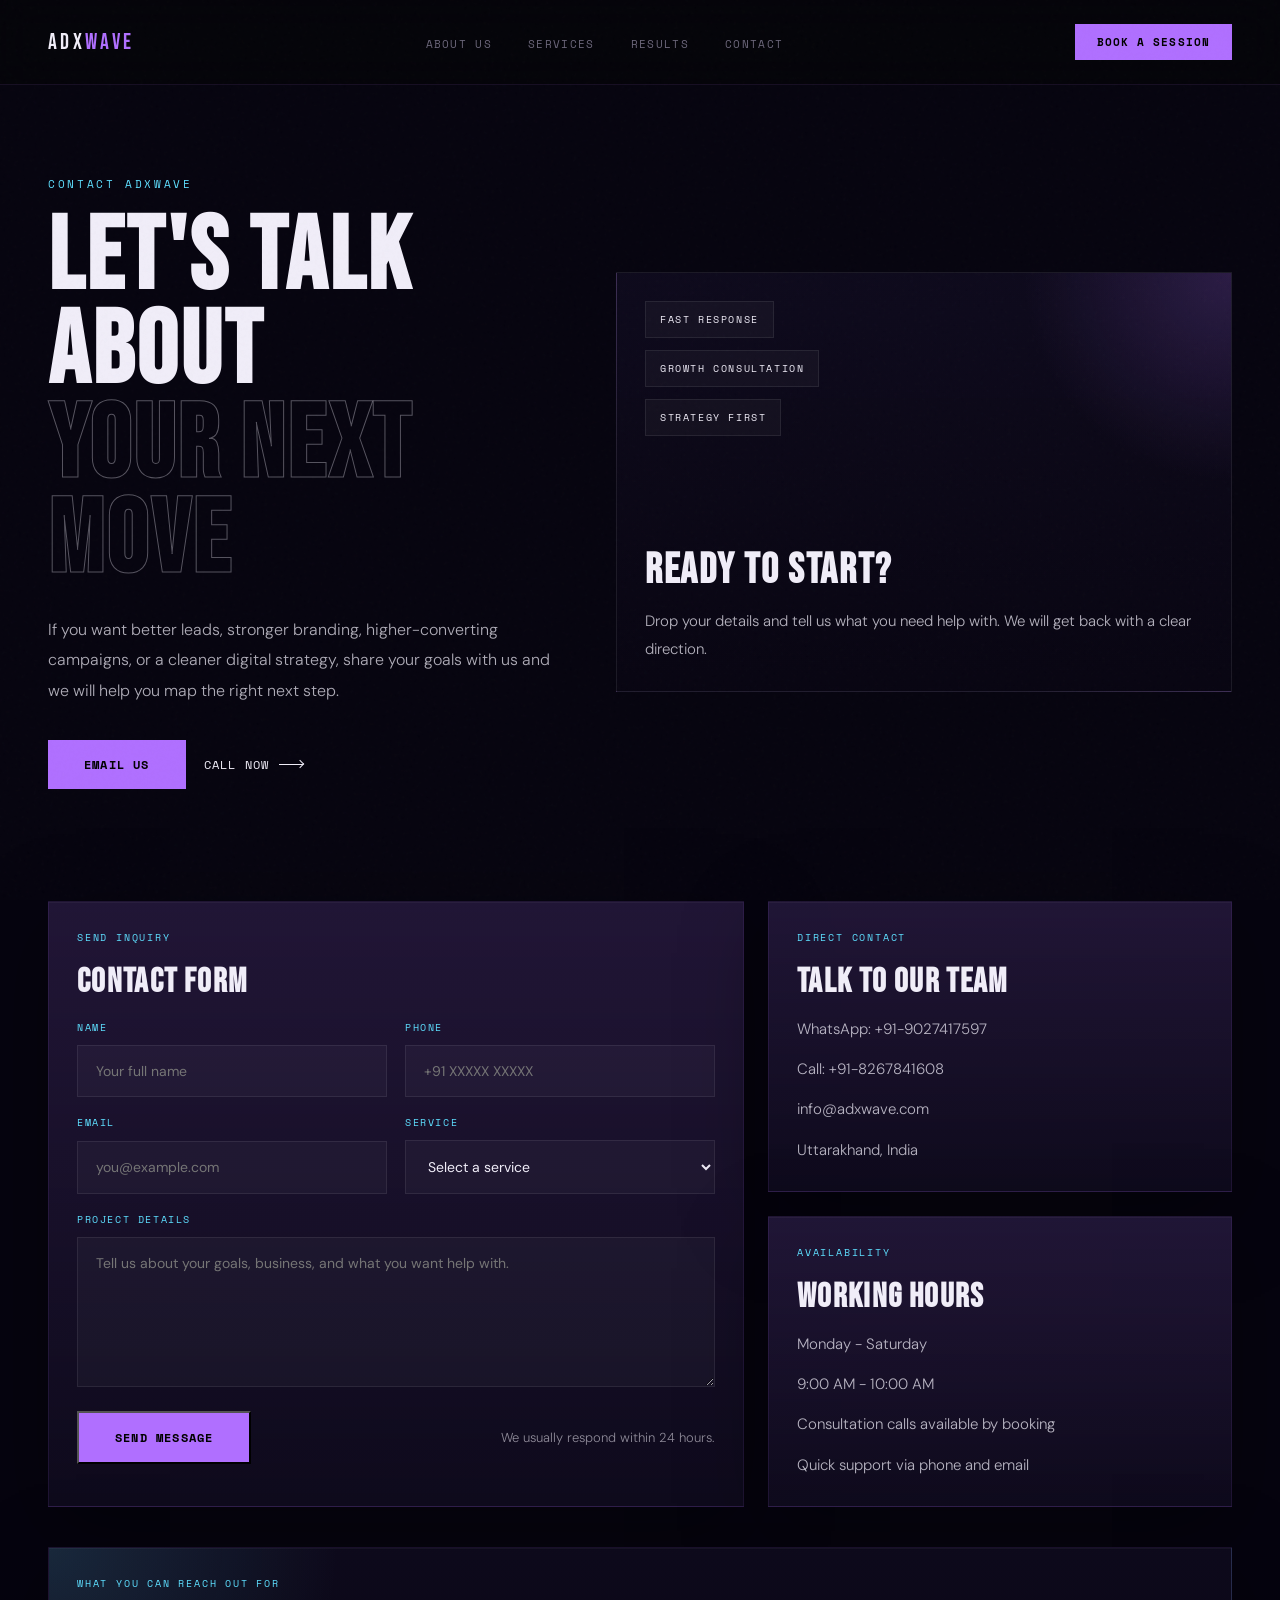
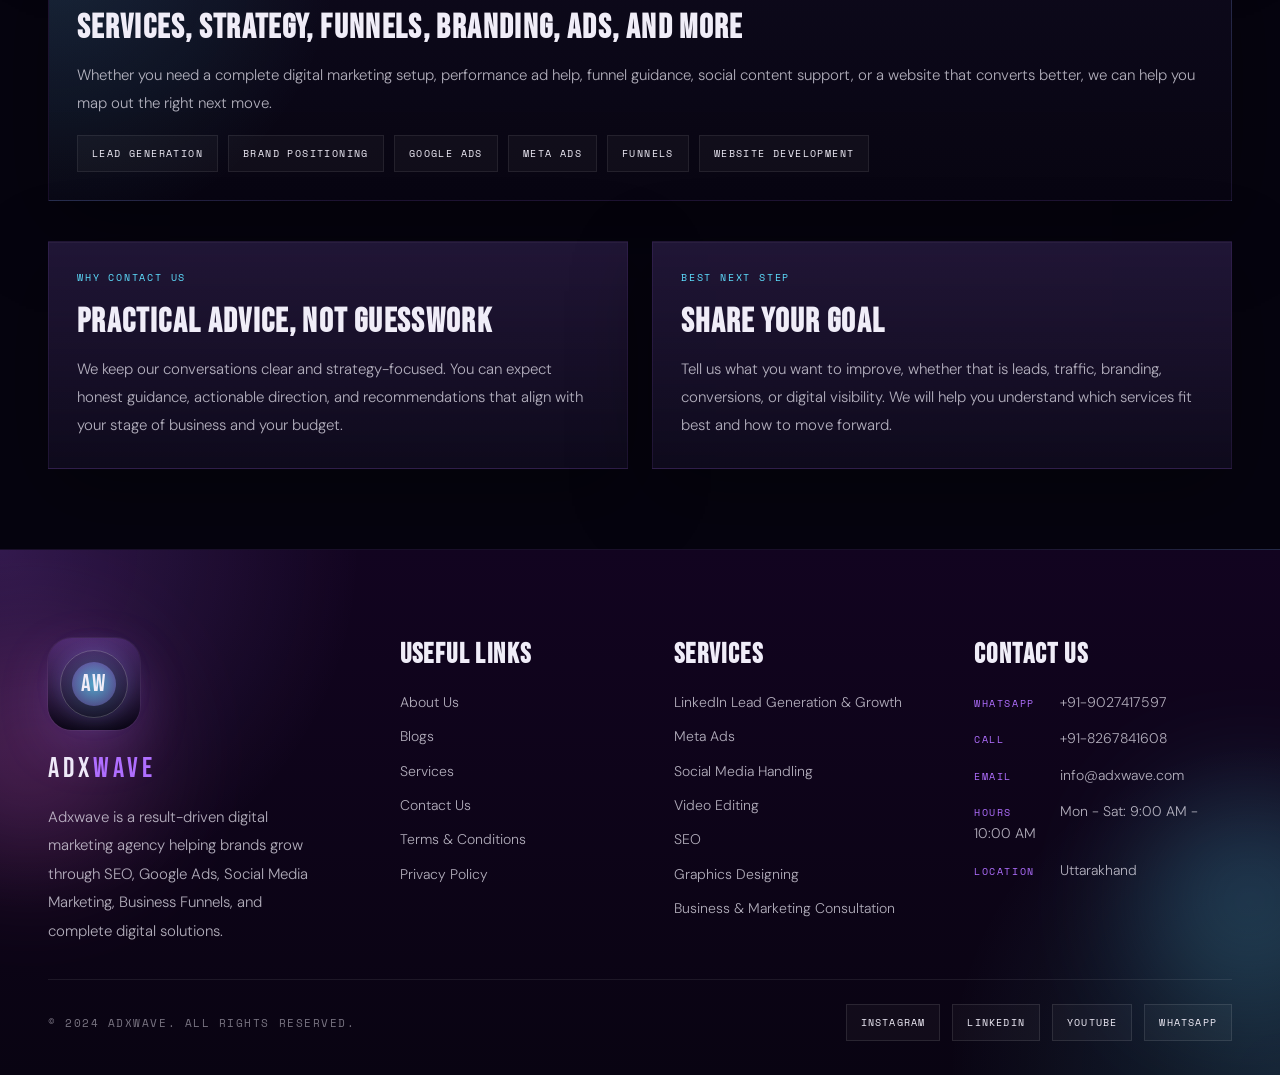
==== contact.html @ 027dcca9 "deploy" ====
<!DOCTYPE html>
<html lang="en">
<head>
  <meta charset="UTF-8" />
  <meta name="viewport" content="width=device-width, initial-scale=1.0" />
  <title>Contact - Adxwave</title>
  <link href="https://fonts.googleapis.com/css2?family=Bebas+Neue&family=DM+Sans:ital,wght@0,300;0,400;0,500;1,300&family=Space+Mono:wght@400;700&display=swap" rel="stylesheet"/>
  <link rel="stylesheet" href="style.css" />
</head>
<body class="page-contact">
<div class="cursor" id="cursor"></div>
<div class="cursor-trail" id="cursorTrail"></div>

<nav>
  <a href="index.html" class="nav-logo">Adx<span>wave</span></a>
  <ul class="nav-links">
    <li><a href="about.html">About Us</a></li>
    <li><a href="services.html">Services</a></li>
    <li><a href="index.html#work">Results</a></li>
    <li><a href="contact.html">Contact</a></li>
  </ul>
  <a href="contact.html" class="nav-cta">Book a Session</a>
</nav>

<main class="page-shell contact-shell">
  <section class="page-hero contact-hero">
    <div class="reveal">
      <p class="page-eyebrow">Contact Adxwave</p>
      <h1 class="page-title">Let's Talk About<br/><em>Your Next Move</em></h1>
      <p class="page-text">
        If you want better leads, stronger branding, higher-converting campaigns, or a cleaner digital strategy,
        share your goals with us and we will help you map the right next step.
      </p>
      <div class="page-actions">
        <a href="mailto:info@adxwave.com" class="btn-primary"><span>Email Us</span></a>
        <a href="tel:+918267841608" class="btn-ghost">Call Now <span class="arrow"></span></a>
      </div>
    </div>

    <div class="contact-hero-card reveal">
      <div class="contact-hero-strip">
        <span>Fast Response</span>
        <span>Growth Consultation</span>
        <span>Strategy First</span>
      </div>
      <div class="contact-hero-copy">
        <h3>Ready To Start?</h3>
        <p>Drop your details and tell us what you need help with. We will get back with a clear direction.</p>
      </div>
    </div>
  </section>

  <section class="page-section section-stack">
    <div class="contact-main-grid">
      <article class="contact-panel reveal contact-form-panel">
        <div class="card-kicker">Send Inquiry</div>
        <h2 class="card-title">Contact Form</h2>
        <form class="contact-form" action="mailto:info@adxwave.com" method="post" enctype="text/plain">
          <div class="form-grid">
            <label class="form-field">
              <span>Name</span>
              <input type="text" name="name" placeholder="Your full name" required />
            </label>
            <label class="form-field">
              <span>Phone</span>
              <input type="tel" name="phone" placeholder="+91 XXXXX XXXXX" required />
            </label>
            <label class="form-field">
              <span>Email</span>
              <input type="email" name="email" placeholder="you@example.com" required />
            </label>
            <label class="form-field">
              <span>Service</span>
              <select name="service" required>
                <option value="">Select a service</option>
                <option>Lead Generation</option>
                <option>Meta Ads</option>
                <option>Google Ads</option>
                <option>SEO</option>
                <option>Social Media Handling</option>
                <option>Web Development</option>
              </select>
            </label>
          </div>
          <label class="form-field form-field-full">
            <span>Project Details</span>
            <textarea name="message" rows="6" placeholder="Tell us about your goals, business, and what you want help with." required></textarea>
          </label>
          <div class="form-actions">
            <button type="submit" class="btn-primary"><span>Send Message</span></button>
            <p>We usually respond within 24 hours.</p>
          </div>
        </form>
      </article>

      <div class="contact-side-stack">
        <article class="contact-panel reveal">
        <div class="card-kicker">Direct Contact</div>
        <h2 class="card-title">Talk To Our Team</h2>
        <div class="contact-list">
          <a href="https://wa.me/919027417597">WhatsApp: +91-9027417597</a>
          <a href="tel:+918267841608">Call: +91-8267841608</a>
          <a href="mailto:info@adxwave.com">info@adxwave.com</a>
          <p>Uttarakhand, India</p>
        </div>
        </article>

        <article class="contact-panel reveal">
        <div class="card-kicker">Availability</div>
        <h2 class="card-title">Working Hours</h2>
        <div class="contact-list">
          <p>Monday - Saturday</p>
          <p>9:00 AM - 10:00 AM</p>
          <p>Consultation calls available by booking</p>
          <p>Quick support via phone and email</p>
        </div>
        </article>
      </div>
    </div>
  </section>

  <section class="page-section section-stack">
    <article class="feature-panel reveal contact-reasons">
      <div class="card-kicker">What You Can Reach Out For</div>
      <h2 class="card-title">Services, Strategy, Funnels, Branding, Ads, And More</h2>
      <p class="card-text">
        Whether you need a complete digital marketing setup, performance ad help, funnel guidance,
        social content support, or a website that converts better, we can help you map out the right next move.
      </p>
      <div class="pill-row">
        <span>Lead Generation</span>
        <span>Brand Positioning</span>
        <span>Google Ads</span>
        <span>Meta Ads</span>
        <span>Funnels</span>
        <span>Website Development</span>
      </div>
    </article>
  </section>

  <section class="page-section section-stack">
    <div class="content-grid">
      <article class="content-card reveal">
        <div class="card-kicker">Why Contact Us</div>
        <h2 class="card-title">Practical Advice, Not Guesswork</h2>
        <p class="card-text">
          We keep our conversations clear and strategy-focused. You can expect honest guidance, actionable direction,
          and recommendations that align with your stage of business and your budget.
        </p>
      </article>

      <article class="content-card reveal">
        <div class="card-kicker">Best Next Step</div>
        <h2 class="card-title">Share Your Goal</h2>
        <p class="card-text">
          Tell us what you want to improve, whether that is leads, traffic, branding, conversions, or digital visibility.
          We will help you understand which services fit best and how to move forward.
        </p>
      </article>
    </div>
  </section>
</main>

<footer class="site-footer">
  <div class="footer-orb footer-orb-left"></div>
  <div class="footer-orb footer-orb-right"></div>
  <div class="footer-top">
    <div class="footer-brand reveal">
      <div class="footer-badge">
        <div class="footer-badge-ring"></div>
        <div class="footer-badge-core">AW</div>
      </div>
      <div class="footer-logo">Adx<span>wave</span></div>
      <p class="footer-brand-text">
        Adxwave is a result-driven digital marketing agency helping brands grow through
        SEO, Google Ads, Social Media Marketing, Business Funnels, and complete digital solutions.
      </p>
    </div>
    <div class="footer-links-group reveal">
      <h3 class="footer-heading">Useful Links</h3>
      <div class="footer-links">
        <a href="about.html">About Us</a>
        <a href="index.html#work">Blogs</a>
        <a href="services.html">Services</a>
        <a href="contact.html">Contact Us</a>
        <a href="terms-conditions.html">Terms & Conditions</a>
        <a href="privacy-policy.html">Privacy Policy</a>
      </div>
    </div>
    <div class="footer-links-group reveal">
      <h3 class="footer-heading">Services</h3>
      <div class="footer-links">
        <a href="services.html">LinkedIn Lead Generation & Growth</a>
        <a href="services.html">Meta Ads</a>
        <a href="services.html">Social Media Handling</a>
        <a href="services.html">Video Editing</a>
        <a href="services.html">SEO</a>
        <a href="services.html">Graphics Designing</a>
        <a href="services.html">Business & Marketing Consultation</a>
      </div>
    </div>
    <div class="footer-contact reveal">
      <h3 class="footer-heading">Contact Us</h3>
      <div class="footer-contact-list">
        <a href="https://wa.me/919027417597"><span>WhatsApp</span> +91-9027417597</a>
        <a href="tel:+918267841608"><span>Call</span> +91-8267841608</a>
        <a href="mailto:info@adxwave.com"><span>Email</span> info@adxwave.com</a>
        <p><span>Hours</span> Mon - Sat: 9:00 AM - 10:00 AM</p>
        <p><span>Location</span> Uttarakhand</p>
      </div>
    </div>
  </div>
  <div class="footer-bottom">
    <p class="footer-copy">© 2024 Adxwave. All rights reserved.</p>
    <div class="footer-socials">
      <a href="#">Instagram</a>
      <a href="#">LinkedIn</a>
      <a href="#">YouTube</a>
      <a href="#">WhatsApp</a>
    </div>
  </div>
</footer>

<script src="script.js"></script>
</body>
</html>
---- style.css ----
*, *::before, *::after { margin: 0; padding: 0; box-sizing: border-box; }

:root {
  --bg: #06040f;
  --surface: #0e0a1c;
  --accent: #b06fff;
  --accent2: #ff6bdf;
  --accent3: #5edfff;
  --text: #f0edf8;
  --muted: #6b667a;
  --border: rgba(176,111,255,0.1);
}

html { scroll-behavior: smooth; }

body {
  background: var(--bg);
  color: var(--text);
  font-family: 'DM Sans', sans-serif;
  font-weight: 300;
  overflow-x: hidden;
  cursor: none;
}

/* Custom cursor */
.cursor {
  position: fixed;
  width: 10px; height: 10px;
  background: var(--accent);
  border-radius: 50%;
  pointer-events: none;
  z-index: 9999;
  top: 0; left: 0;
  will-change: transform;
  transition: width 0.25s ease, height 0.25s ease;
}
.cursor-trail {
  position: fixed;
  width: 34px; height: 34px;
  border: 1.5px solid rgba(176,111,255,0.5);
  border-radius: 50%;
  pointer-events: none;
  z-index: 9998;
  top: 0; left: 0;
  will-change: transform;
  transition: width 0.25s ease, height 0.25s ease;
}
.cursor.hover { width: 20px; height: 20px; }
.cursor-trail.hover { width: 52px; height: 52px; }

/* Noise overlay */
body::before {
  content: '';
  position: fixed;
  inset: 0;
  background-image: url("data:image/svg+xml,%3Csvg viewBox='0 0 256 256' xmlns='http://www.w3.org/2000/svg'%3E%3Cfilter id='n'%3E%3CfeTurbulence type='fractalNoise' baseFrequency='0.9' numOctaves='4' stitchTiles='stitch'/%3E%3C/filter%3E%3Crect width='100%25' height='100%25' filter='url(%23n)' opacity='0.04'/%3E%3C/svg%3E");
  pointer-events: none;
  z-index: 100;
  opacity: 0.5;
}

/* ── NAV ── */
nav {
  position: fixed; top: 0; left: 0; right: 0;
  z-index: 50;
  display: flex; align-items: center; justify-content: space-between;
  padding: 24px 48px;
  border-bottom: 1px solid var(--border);
  backdrop-filter: blur(20px);
  background: rgba(5,5,8,0.7);
}
.nav-logo {
  font-family: 'Bebas Neue', sans-serif;
  font-size: 22px;
  letter-spacing: 0.15em;
  color: var(--text);
  text-decoration: none;
}
.nav-logo span { color: var(--accent); }
.nav-links {
  display: flex; gap: 36px; list-style: none;
}
.nav-links a {
  font-family: 'Space Mono', monospace;
  font-size: 11px;
  color: var(--muted);
  text-decoration: none;
  letter-spacing: 0.12em;
  text-transform: uppercase;
  transition: color 0.3s;
}
.nav-links a:hover { color: var(--accent); }
.nav-cta {
  font-family: 'Space Mono', monospace;
  font-size: 11px;
  letter-spacing: 0.1em;
  text-transform: uppercase;
  background: var(--accent);
  color: #000;
  padding: 10px 22px;
  text-decoration: none;
  font-weight: 700;
  transition: background 0.3s, transform 0.2s;
}
.nav-cta:hover { background: #fff; transform: translateY(-1px); }

/* ── HERO ── */
#hero {
  min-height: 100vh;
  display: flex; flex-direction: column; justify-content: center;
  padding: 140px 48px 80px;
  position: relative;
  overflow: hidden;
}

/* Refract prism visual */
.prism-bg {
  position: absolute;
  top: 50%; right: 6%;
  transform: translateY(-50%);
  width: 440px; height: 440px;
  pointer-events: none;
}
.prism-bg svg { width: 100%; height: 100%; }

/* Animated spectrum beam */
@keyframes beam-shift { 0%,100% { opacity: 0.7; transform: skewX(-2deg); } 50% { opacity: 1; transform: skewX(2deg); } }
@keyframes float { 0%,100% { transform: translateY(-50%) rotate(0deg); } 50% { transform: translateY(-52%) rotate(1deg); } }
.prism-bg { animation: float 6s ease-in-out infinite; }

.hero-eyebrow {
  font-family: 'Space Mono', monospace;
  font-size: 11px;
  letter-spacing: 0.25em;
  color: var(--accent);
  text-transform: uppercase;
  margin-bottom: 28px;
  opacity: 0;
  animation: fadeUp 0.8s 0.2s forwards;
}
.hero-title {
  font-family: 'Bebas Neue', sans-serif;
  font-size: clamp(72px, 9vw, 140px);
  line-height: 0.92;
  letter-spacing: 0.02em;
  max-width: 800px;
  opacity: 0;
  animation: fadeUp 0.9s 0.4s forwards;
}
.hero-title .line2 { color: var(--accent); }
.hero-title .line3 {
  -webkit-text-stroke: 1px rgba(240,237,232,0.35);
  color: transparent;
}

.hero-sub {
  margin-top: 36px;
  font-size: 16px;
  font-weight: 300;
  color: var(--muted);
  max-width: 460px;
  line-height: 1.75;
  opacity: 0;
  animation: fadeUp 0.9s 0.6s forwards;
}

.hero-actions {
  margin-top: 52px;
  display: flex; align-items: center; gap: 32px;
  opacity: 0;
  animation: fadeUp 0.9s 0.8s forwards;
}
.btn-primary {
  font-family: 'Space Mono', monospace;
  font-size: 12px;
  font-weight: 700;
  letter-spacing: 0.1em;
  text-transform: uppercase;
  background: var(--accent);
  color: #000;
  padding: 16px 36px;
  text-decoration: none;
  position: relative;
  overflow: hidden;
  transition: transform 0.2s;
  display: inline-block;
}
.btn-primary::after {
  content: '';
  position: absolute; inset: 0;
  background: var(--accent2);
  transform: translateX(-101%);
  transition: transform 0.35s cubic-bezier(0.77,0,0.18,1);
}
.btn-primary:hover::after { transform: translateX(0); }
.btn-primary span { position: relative; z-index: 1; }
.btn-primary:hover { transform: translateY(-2px); }

.btn-ghost {
  font-family: 'Space Mono', monospace;
  font-size: 12px;
  letter-spacing: 0.1em;
  text-transform: uppercase;
  color: var(--text);
  text-decoration: none;
  display: flex; align-items: center; gap: 10px;
  transition: color 0.3s;
}
.btn-ghost:hover { color: var(--accent3); }
.btn-ghost .arrow {
  width: 24px; height: 1px;
  background: currentColor;
  position: relative;
  transition: width 0.3s;
}
.btn-ghost:hover .arrow { width: 36px; }
.btn-ghost .arrow::after {
  content: ''; position: absolute;
  right: 0; top: -3px;
  width: 6px; height: 6px;
  border-top: 1px solid currentColor;
  border-right: 1px solid currentColor;
  transform: rotate(45deg);
}

/* Hero stats ticker */
.hero-stats {
  position: absolute; bottom: 48px; left: 48px; right: 48px;
  display: flex; gap: 0;
  border-top: 1px solid var(--border);
  padding-top: 32px;
  opacity: 0;
  animation: fadeUp 0.9s 1s forwards;
}
.stat {
  flex: 1;
  padding-right: 32px;
  border-right: 1px solid var(--border);
  margin-right: 32px;
}
.stat:last-child { border-right: none; }
.stat-num {
  font-family: 'Bebas Neue', sans-serif;
  font-size: 44px;
  color: var(--accent);
  letter-spacing: 0.04em;
  line-height: 1;
}
.stat-label {
  font-family: 'Space Mono', monospace;
  font-size: 10px;
  letter-spacing: 0.15em;
  text-transform: uppercase;
  color: var(--muted);
  margin-top: 6px;
}

@keyframes fadeUp {
  from { opacity: 0; transform: translateY(30px); }
  to   { opacity: 1; transform: translateY(0); }
}

/* ── MARQUEE ── */
.marquee-section {
  border-top: 1px solid var(--border);
  border-bottom: 1px solid var(--border);
  padding: 20px 0;
  overflow: hidden;
  background: var(--surface);
}
.marquee-track {
  display: flex; gap: 0;
  animation: marquee 18s linear infinite;
  width: max-content;
}
.marquee-item {
  font-family: 'Bebas Neue', sans-serif;
  font-size: 14px;
  letter-spacing: 0.2em;
  text-transform: uppercase;
  color: var(--muted);
  padding: 0 40px;
  white-space: nowrap;
}
.marquee-item span { color: var(--accent); margin-right: 40px; }
@keyframes marquee { from { transform: translateX(0); } to { transform: translateX(-50%); } }

/* ── SERVICES ── */
#tools-showcase {
  padding: 120px 48px;
  position: relative;
  overflow: hidden;
}
.tools-showcase-copy {
  display: grid;
  grid-template-columns: minmax(280px, 420px) minmax(280px, 520px);
  gap: 48px;
  align-items: end;
  margin-bottom: 64px;
}
.tools-showcase-copy .section-label { margin-bottom: 28px; }
.tools-showcase-text {
  font-size: 15px;
  color: var(--muted);
  line-height: 1.9;
  max-width: 520px;
  padding-bottom: 10px;
}

.tools-carousel {
  position: relative;
  padding: 38px;
  border: 1px solid var(--border);
  background:
    radial-gradient(circle at top, rgba(176,111,255,0.14), transparent 34%),
    linear-gradient(180deg, rgba(14,10,28,0.98), rgba(6,4,15,0.96));
  box-shadow: 0 32px 100px rgba(0,0,0,0.42);
  overflow: hidden;
}
.tools-carousel::before {
  content: '';
  position: absolute;
  inset: 0;
  background:
    linear-gradient(120deg, transparent 0%, rgba(94,223,255,0.06) 35%, transparent 62%),
    radial-gradient(circle at center, rgba(255,107,223,0.08), transparent 46%);
  pointer-events: none;
}
.tools-carousel-top {
  display: flex;
  align-items: center;
  justify-content: space-between;
  gap: 24px;
  margin-bottom: 34px;
  position: relative;
  z-index: 2;
}
.tools-carousel-kicker {
  font-family: 'Space Mono', monospace;
  font-size: 10px;
  letter-spacing: 0.18em;
  text-transform: uppercase;
  color: var(--accent3);
  white-space: nowrap;
}
.tools-carousel-actions {
  display: flex;
  gap: 12px;
}
.tools-arrow {
  width: 58px;
  height: 58px;
  border-radius: 999px;
  border: 1px solid rgba(255,255,255,0.12);
  background: rgba(255,255,255,0.04);
  color: var(--text);
  display: grid;
  place-items: center;
  cursor: pointer;
  transition: transform 0.28s ease, border-color 0.28s ease, background 0.28s ease, box-shadow 0.28s ease;
  backdrop-filter: blur(18px);
}
.tools-arrow:hover {
  transform: translateY(-2px);
  border-color: rgba(94,223,255,0.42);
  background: rgba(94,223,255,0.08);
  box-shadow: 0 16px 30px rgba(94,223,255,0.12);
}
.tools-arrow span {
  width: 12px;
  height: 12px;
  border-top: 1.5px solid currentColor;
  border-right: 1.5px solid currentColor;
  transform: rotate(225deg);
  margin-left: 4px;
}
.tools-arrow#toolsNext span {
  transform: rotate(45deg);
  margin-left: -4px;
}

.tools-viewport {
  position: relative;
  height: 700px;
  perspective: 2200px;
}
.tools-track {
  position: relative;
  width: 100%;
  height: 100%;
  transform-style: preserve-3d;
}
.tool-card {
  position: absolute;
  top: 50%;
  left: 50%;
  width: min(30vw, 360px);
  min-width: 280px;
  padding: 18px;
  border: 1px solid var(--border);
  background:
    linear-gradient(180deg, rgba(176,111,255,0.12), rgba(14,10,28,0.94)),
    rgba(14,10,28,0.9);
  box-shadow:
    0 24px 80px rgba(0,0,0,0.45),
    inset 0 1px 0 rgba(255,255,255,0.04);
  transform-style: preserve-3d;
  transition:
    transform 0.9s cubic-bezier(0.22, 1, 0.36, 1),
    opacity 0.9s cubic-bezier(0.22, 1, 0.36, 1),
    filter 0.9s cubic-bezier(0.22, 1, 0.36, 1),
    border-color 0.45s ease,
    box-shadow 0.45s ease;
  overflow: hidden;
  backdrop-filter: blur(20px);
  will-change: transform;
  transform-origin: center center;
  opacity: 0;
  pointer-events: none;
}
.tool-card.is-active,
.tool-card.is-prev,
.tool-card.is-next {
  opacity: 1;
}
.tool-card.is-active {
  z-index: 4;
  pointer-events: auto;
  border-color: rgba(94,223,255,0.34);
  box-shadow:
    0 30px 110px rgba(0,0,0,0.56),
    0 0 50px rgba(94,223,255,0.08),
    inset 0 1px 0 rgba(255,255,255,0.06);
  transform: translate3d(-50%, -50%, 0) rotateY(0deg) rotateX(0deg) scale(1);
}
.tool-card.is-prev {
  z-index: 3;
  transform: translate3d(-136%, -47%, -180px) rotateY(56deg) rotateX(8deg) scale(0.88);
  filter: brightness(0.72);
}
.tool-card.is-next {
  z-index: 3;
  transform: translate3d(36%, -47%, -180px) rotateY(-56deg) rotateX(8deg) scale(0.88);
  filter: brightness(0.72);
}
.tool-card.is-hidden-left {
  z-index: 1;
  transform: translate3d(-168%, -45%, -320px) rotateY(74deg) rotateX(10deg) scale(0.74);
  opacity: 0;
  filter: blur(2px) brightness(0.3);
}
.tool-card.is-hidden-right {
  z-index: 1;
  transform: translate3d(68%, -45%, -320px) rotateY(-74deg) rotateX(10deg) scale(0.74);
  opacity: 0;
  filter: blur(2px) brightness(0.3);
}
.tools-track.is-animating-next .tool-card.is-active {
  animation: cardOrbitInFromRight 0.95s cubic-bezier(0.22, 1, 0.36, 1);
}
.tools-track.is-animating-prev .tool-card.is-active {
  animation: cardOrbitInFromLeft 0.95s cubic-bezier(0.22, 1, 0.36, 1);
}
.tools-track.is-animating-next .tool-card.is-prev {
  animation: cardOrbitOutToLeft 0.95s cubic-bezier(0.22, 1, 0.36, 1);
}
.tools-track.is-animating-prev .tool-card.is-next {
  animation: cardOrbitOutToRight 0.95s cubic-bezier(0.22, 1, 0.36, 1);
}
.tools-track.is-animating-next .tool-card.is-next,
.tools-track.is-animating-prev .tool-card.is-prev {
  filter: brightness(0.92);
}
.tool-card::before {
  content: '';
  position: absolute;
  inset: -30%;
  background: radial-gradient(circle, rgba(94,223,255,0.18), transparent 58%);
  transform: translateZ(10px);
  opacity: 0.7;
  pointer-events: none;
}
.tool-card.is-active:hover {
  transform: translate3d(-50%, calc(-50% - 14px), 0) rotateY(0deg) rotateX(0deg) scale(1.02);
  border-color: rgba(94,223,255,0.4);
  box-shadow:
    0 36px 120px rgba(0,0,0,0.58),
    0 0 60px rgba(94,223,255,0.12),
    inset 0 1px 0 rgba(255,255,255,0.06);
}

.tool-card-index {
  display: inline-block;
  margin-bottom: 14px;
  font-family: 'Space Mono', monospace;
  font-size: 10px;
  letter-spacing: 0.2em;
  color: var(--accent3);
}
.tool-card-media {
  aspect-ratio: 3 / 4;
  border-radius: 24px;
  overflow: hidden;
  border: 1px solid rgba(255,255,255,0.08);
  transform: translateZ(34px);
  box-shadow: 0 22px 44px rgba(0,0,0,0.35);
}
.tool-card-media img {
  width: 100%;
  height: 100%;
  object-fit: cover;
  display: block;
}
.tool-card h3 {
  margin-top: 22px;
  font-family: 'Bebas Neue', sans-serif;
  font-size: 28px;
  letter-spacing: 0.05em;
  transform: translateZ(28px);
}
.tool-card p {
  margin-top: 10px;
  font-size: 13px;
  line-height: 1.8;
  color: var(--muted);
  transform: translateZ(20px);
}

@keyframes cardOrbitInFromRight {
  0% {
    transform: translate3d(56%, -22%, -260px) rotateY(-78deg) rotateX(16deg) rotateZ(-10deg) scale(0.68);
    filter: blur(2px) brightness(0.55);
  }
  45% {
    transform: translate3d(2%, -70%, -90px) rotateY(-26deg) rotateX(10deg) rotateZ(-4deg) scale(0.9);
    filter: blur(0.5px) brightness(0.9);
  }
  100% {
    transform: translate3d(-50%, -50%, 0) rotateY(0deg) rotateX(0deg) rotateZ(0deg) scale(1);
    filter: blur(0) brightness(1);
  }
}

@keyframes cardOrbitInFromLeft {
  0% {
    transform: translate3d(-156%, -22%, -260px) rotateY(78deg) rotateX(16deg) rotateZ(10deg) scale(0.68);
    filter: blur(2px) brightness(0.55);
  }
  45% {
    transform: translate3d(-102%, -70%, -90px) rotateY(26deg) rotateX(10deg) rotateZ(4deg) scale(0.9);
    filter: blur(0.5px) brightness(0.9);
  }
  100% {
    transform: translate3d(-50%, -50%, 0) rotateY(0deg) rotateX(0deg) rotateZ(0deg) scale(1);
    filter: blur(0) brightness(1);
  }
}

@keyframes cardOrbitOutToLeft {
  0% {
    transform: translate3d(-50%, -50%, 0) rotateY(0deg) rotateX(0deg) rotateZ(0deg) scale(1);
    filter: blur(0) brightness(1);
  }
  40% {
    transform: translate3d(-94%, -72%, -90px) rotateY(30deg) rotateX(12deg) rotateZ(-6deg) scale(0.9);
    filter: blur(0.5px) brightness(0.88);
  }
  100% {
    transform: translate3d(-136%, -47%, -180px) rotateY(56deg) rotateX(8deg) rotateZ(-6deg) scale(0.88);
    filter: blur(0) brightness(0.72);
  }
}

@keyframes cardOrbitOutToRight {
  0% {
    transform: translate3d(-50%, -50%, 0) rotateY(0deg) rotateX(0deg) rotateZ(0deg) scale(1);
    filter: blur(0) brightness(1);
  }
  40% {
    transform: translate3d(-6%, -72%, -90px) rotateY(-30deg) rotateX(12deg) rotateZ(6deg) scale(0.9);
    filter: blur(0.5px) brightness(0.88);
  }
  100% {
    transform: translate3d(36%, -47%, -180px) rotateY(-56deg) rotateX(8deg) rotateZ(6deg) scale(0.88);
    filter: blur(0) brightness(0.72);
  }
}

/* ── SERVICES ── */
#services {
  padding: 120px 48px;
}
.section-label {
  font-family: 'Space Mono', monospace;
  font-size: 10px;
  letter-spacing: 0.3em;
  text-transform: uppercase;
  color: var(--accent);
  margin-bottom: 60px;
  display: flex; align-items: center; gap: 16px;
}
.section-label::before {
  content: '';
  width: 32px; height: 1px;
  background: var(--accent);
}

.services-grid {
  display: grid;
  grid-template-columns: repeat(4, 1fr);
  gap: 1px;
  background: var(--border);
}
.service-card {
  background: var(--bg);
  padding: 48px 40px;
  position: relative;
  overflow: hidden;
  transition: background 0.4s;
  group: true;
}
.service-card::before {
  content: '';
  position: absolute; bottom: 0; left: 0; right: 0;
  height: 2px;
  background: linear-gradient(90deg, var(--accent), var(--accent3));
  transform: scaleX(0);
  transform-origin: left;
  transition: transform 0.4s cubic-bezier(0.77,0,0.18,1);
}
.service-card:hover::before { transform: scaleX(1); }
.service-card:hover { background: var(--surface); }

.service-num {
  font-family: 'Space Mono', monospace;
  font-size: 10px;
  letter-spacing: 0.2em;
  color: var(--muted);
  margin-bottom: 32px;
}
.service-icon {
  width: 48px; height: 48px;
  margin-bottom: 28px;
  color: var(--accent);
}
.service-title {
  font-family: 'Bebas Neue', sans-serif;
  font-size: 32px;
  letter-spacing: 0.05em;
  margin-bottom: 16px;
  color: var(--text);
}
.service-desc {
  font-size: 14px;
  font-weight: 300;
  color: var(--muted);
  line-height: 1.8;
}
.service-link {
  margin-top: 32px;
  font-family: 'Space Mono', monospace;
  font-size: 10px;
  letter-spacing: 0.15em;
  text-transform: uppercase;
  color: var(--accent3);
  text-decoration: none;
  display: flex; align-items: center; gap: 8px;
  transition: gap 0.3s;
}
.service-link:hover { gap: 16px; }

/* ── WORK / FEATURED ── */
#work {
  padding: 0 0 120px;
}
.work-header {
  padding: 0 48px 60px;
  display: flex; align-items: flex-end; justify-content: space-between;
}
.section-title {
  font-family: 'Bebas Neue', sans-serif;
  font-size: clamp(52px, 6vw, 90px);
  line-height: 0.9;
  letter-spacing: 0.03em;
}
.section-title em {
  font-style: normal;
  -webkit-text-stroke: 1px rgba(240,237,232,0.3);
  color: transparent;
}

.projects-list { padding: 0 48px; }
.project-row {
  display: grid;
  grid-template-columns: 80px 1fr auto auto;
  align-items: center;
  gap: 32px;
  padding: 28px 0;
  border-bottom: 1px solid var(--border);
  transition: padding 0.3s;
  cursor: pointer;
  position: relative;
  overflow: hidden;
}
.project-row::before {
  content: '';
  position: absolute; left: 0; top: 0; bottom: 0;
  width: 3px;
  background: var(--accent);
  transform: scaleY(0);
  transition: transform 0.3s;
}
.project-row:hover::before { transform: scaleY(1); }
.project-row:hover { padding-left: 20px; }

.project-idx {
  font-family: 'Space Mono', monospace;
  font-size: 10px;
  color: var(--muted);
  letter-spacing: 0.1em;
}
.project-name {
  font-family: 'Bebas Neue', sans-serif;
  font-size: 36px;
  letter-spacing: 0.04em;
  transition: color 0.3s;
}
.project-row:hover .project-name { color: var(--accent); }
.project-tags {
  display: flex; gap: 8px;
}
.tag {
  font-family: 'Space Mono', monospace;
  font-size: 9px;
  letter-spacing: 0.12em;
  text-transform: uppercase;
  padding: 5px 10px;
  border: 1px solid var(--border);
  color: var(--muted);
}
.project-year {
  font-family: 'Space Mono', monospace;
  font-size: 11px;
  color: var(--muted);
}

/* ── PROCESS ── */
#process {
  padding: 120px 48px;
  background: var(--surface);
  position: relative;
  overflow: hidden;
}
#process::before {
  content: 'AURA';
  position: absolute;
  font-family: 'Bebas Neue', sans-serif;
  font-size: 260px;
  color: rgba(255,255,255,0.02);
  top: 50%; left: 50%;
  transform: translate(-50%, -50%);
  letter-spacing: 0.1em;
  pointer-events: none;
  white-space: nowrap;
}

.process-grid {
  display: grid;
  grid-template-columns: 1fr 1fr;
  gap: 80px;
  margin-top: 60px;
  position: relative;
}
.process-step {
  display: flex; gap: 28px;
}
.step-num {
  font-family: 'Bebas Neue', sans-serif;
  font-size: 64px;
  line-height: 1;
  color: var(--accent);
  opacity: 0.25;
  flex-shrink: 0;
  width: 60px;
}
.step-content {}
.step-title {
  font-family: 'Bebas Neue', sans-serif;
  font-size: 28px;
  letter-spacing: 0.05em;
  margin-bottom: 12px;
}
.step-desc {
  font-size: 14px;
  color: var(--muted);
  line-height: 1.8;
}

/* ── CTA STRIP ── */
#cta {
  padding: 100px 48px;
  display: flex; align-items: center; justify-content: space-between;
  border-top: 1px solid var(--border);
  position: relative;
  overflow: hidden;
}
.cta-bg-text {
  position: absolute;
  font-family: 'Bebas Neue', sans-serif;
  font-size: 200px;
  color: transparent;
  -webkit-text-stroke: 1px rgba(200,255,0,0.06);
  right: -40px; top: 50%;
  transform: translateY(-50%);
  pointer-events: none;
  letter-spacing: 0.05em;
}

.cta-left {}
.cta-headline {
  font-family: 'Bebas Neue', sans-serif;
  font-size: clamp(52px, 5vw, 80px);
  line-height: 0.95;
  letter-spacing: 0.02em;
  max-width: 600px;
}
.cta-headline span { color: var(--accent); }
.cta-right {
  flex-shrink: 0;
}

/* ── INNER PAGES ── */
.page-shell {
  padding: 140px 48px 80px;
}
.page-hero {
  position: relative;
  padding: 36px 0 72px;
  display: grid;
  grid-template-columns: minmax(280px, 560px) minmax(280px, 1fr);
  gap: 48px;
  align-items: center;
}
.page-eyebrow {
  font-family: 'Space Mono', monospace;
  font-size: 11px;
  letter-spacing: 0.24em;
  text-transform: uppercase;
  color: var(--accent3);
  margin-bottom: 20px;
}
.page-title {
  font-family: 'Bebas Neue', sans-serif;
  font-size: clamp(58px, 8vw, 110px);
  line-height: 0.92;
  letter-spacing: 0.03em;
}
.page-title em {
  font-style: normal;
  color: transparent;
  -webkit-text-stroke: 1px rgba(240,237,248,0.34);
}
.page-text {
  margin-top: 26px;
  font-size: 16px;
  color: rgba(240,237,248,0.72);
  line-height: 1.9;
  max-width: 620px;
}
.page-actions {
  margin-top: 34px;
  display: flex;
  gap: 18px;
  flex-wrap: wrap;
}
.page-visual,
.feature-panel,
.contact-panel,
.content-card,
.metric-card,
.timeline-card,
.service-panel {
  position: relative;
  border: 1px solid var(--border);
  background:
    linear-gradient(180deg, rgba(176,111,255,0.12), rgba(14,10,28,0.92)),
    rgba(14,10,28,0.9);
  box-shadow:
    0 24px 80px rgba(0,0,0,0.34),
    inset 0 1px 0 rgba(255,255,255,0.04);
}
.page-visual {
  min-height: 420px;
  overflow: hidden;
  padding: 34px;
}
.page-visual::before {
  content: '';
  position: absolute;
  inset: 0;
  background:
    radial-gradient(circle at 25% 20%, rgba(94,223,255,0.18), transparent 26%),
    radial-gradient(circle at 70% 65%, rgba(255,107,223,0.16), transparent 28%);
  pointer-events: none;
}
.visual-ring,
.visual-ring::before,
.visual-ring::after {
  position: absolute;
  border-radius: 50%;
  border: 1px solid rgba(255,255,255,0.12);
  content: '';
}
.visual-ring {
  width: 320px;
  height: 320px;
  top: 50%;
  left: 50%;
  transform: translate(-50%, -50%);
}
.visual-ring::before {
  inset: 34px;
  border-color: rgba(176,111,255,0.22);
}
.visual-ring::after {
  inset: 74px;
  border-color: rgba(94,223,255,0.22);
}
.visual-core {
  position: absolute;
  top: 50%;
  left: 50%;
  transform: translate(-50%, -50%);
  width: 120px;
  height: 120px;
  border-radius: 30px;
  display: grid;
  place-items: center;
  font-family: 'Bebas Neue', sans-serif;
  font-size: 42px;
  letter-spacing: 0.08em;
  background: linear-gradient(135deg, rgba(176,111,255,0.8), rgba(94,223,255,0.82));
  color: #05020e;
  box-shadow: 0 0 40px rgba(94,223,255,0.22);
}
.visual-chip {
  position: absolute;
  padding: 10px 14px;
  border: 1px solid rgba(255,255,255,0.1);
  background: rgba(255,255,255,0.04);
  font-family: 'Space Mono', monospace;
  font-size: 10px;
  letter-spacing: 0.14em;
  text-transform: uppercase;
  color: var(--text);
}
.visual-chip.one { top: 44px; left: 32px; }
.visual-chip.two { right: 28px; top: 88px; }
.visual-chip.three { left: 64px; bottom: 52px; }
.page-section {
  padding: 40px 0 0;
}
.section-stack {
  display: grid;
  gap: 24px;
}
.content-grid {
  display: grid;
  grid-template-columns: repeat(2, minmax(0, 1fr));
  gap: 24px;
}
.content-card,
.metric-card,
.timeline-card,
.service-panel,
.contact-panel,
.feature-panel {
  padding: 28px;
}
.card-kicker {
  font-family: 'Space Mono', monospace;
  font-size: 10px;
  letter-spacing: 0.18em;
  text-transform: uppercase;
  color: var(--accent3);
  margin-bottom: 16px;
}
.card-title {
  font-family: 'Bebas Neue', sans-serif;
  font-size: 34px;
  letter-spacing: 0.04em;
  margin-bottom: 14px;
}
.card-text {
  font-size: 15px;
  color: rgba(240,237,248,0.72);
  line-height: 1.85;
}
.metrics-grid,
.contact-grid,
.service-grid,
.mini-grid {
  display: grid;
  gap: 20px;
}
.metrics-grid {
  grid-template-columns: repeat(3, minmax(0, 1fr));
}
.metric-value {
  font-family: 'Bebas Neue', sans-serif;
  font-size: 54px;
  line-height: 1;
  color: var(--accent);
  letter-spacing: 0.04em;
}
.metric-label {
  margin-top: 10px;
  font-family: 'Space Mono', monospace;
  font-size: 10px;
  letter-spacing: 0.16em;
  text-transform: uppercase;
  color: var(--muted);
}
.mini-grid {
  grid-template-columns: repeat(2, minmax(0, 1fr));
}
.mini-item {
  padding: 18px;
  border: 1px solid rgba(255,255,255,0.08);
  background: rgba(255,255,255,0.03);
}
.mini-item h4 {
  font-family: 'Bebas Neue', sans-serif;
  font-size: 24px;
  letter-spacing: 0.05em;
  margin-bottom: 10px;
}
.mini-item p {
  color: rgba(240,237,248,0.68);
  line-height: 1.8;
  font-size: 14px;
}
.timeline-grid,
.service-grid,
.contact-grid {
  grid-template-columns: repeat(2, minmax(0, 1fr));
}
.timeline-step {
  font-family: 'Bebas Neue', sans-serif;
  font-size: 48px;
  color: rgba(176,111,255,0.34);
  margin-bottom: 12px;
  line-height: 1;
}
.service-list,
.contact-list {
  display: grid;
  gap: 14px;
}
.service-list a,
.contact-list a,
.contact-list p {
  text-decoration: none;
  color: rgba(240,237,248,0.74);
  line-height: 1.75;
  font-size: 15px;
}
.service-list a:hover,
.contact-list a:hover {
  color: var(--accent3);
}
.pill-row {
  display: flex;
  flex-wrap: wrap;
  gap: 10px;
  margin-top: 18px;
}
.pill-row span {
  padding: 10px 14px;
  border: 1px solid rgba(255,255,255,0.08);
  background: rgba(255,255,255,0.03);
  font-family: 'Space Mono', monospace;
  font-size: 10px;
  letter-spacing: 0.14em;
  text-transform: uppercase;
}

.page-about .about-hero {
  grid-template-columns: minmax(300px, 540px) minmax(320px, 1fr);
}
.about-storyboard {
  display: grid;
  grid-template-columns: 1fr 1fr;
  gap: 18px;
  align-items: stretch;
}
.about-story-card {
  min-height: 200px;
  padding: 26px;
  border: 1px solid rgba(255,255,255,0.08);
  position: relative;
  overflow: hidden;
}
.about-story-card span {
  display: inline-block;
  margin-bottom: 18px;
  font-family: 'Space Mono', monospace;
  font-size: 10px;
  letter-spacing: 0.18em;
  color: var(--accent3);
}
.about-story-card h3 {
  font-family: 'Bebas Neue', sans-serif;
  font-size: 34px;
  letter-spacing: 0.04em;
  margin-bottom: 12px;
}
.about-story-card p {
  font-size: 14px;
  line-height: 1.8;
  color: rgba(240,237,248,0.72);
}
.about-story-card.primary {
  grid-row: span 2;
  background: linear-gradient(180deg, rgba(176,111,255,0.2), rgba(14,10,28,0.96));
  box-shadow: 0 24px 70px rgba(176,111,255,0.16);
}
.about-story-card.accent {
  background: linear-gradient(180deg, rgba(94,223,255,0.16), rgba(14,10,28,0.94));
}
.about-story-card.outline {
  background: transparent;
  border-style: dashed;
}
.about-split {
  grid-template-columns: 1.2fr 0.8fr;
  display: grid;
  gap: 24px;
  align-items: stretch;
}
.about-panel-large {
  min-height: 100%;
}
.about-quote {
  padding: 34px 30px;
  border-left: 3px solid var(--accent3);
  background: rgba(94,223,255,0.06);
  display: flex;
  align-items: center;
}
.about-quote p {
  font-family: 'Bebas Neue', sans-serif;
  font-size: clamp(28px, 3.2vw, 50px);
  line-height: 1;
  letter-spacing: 0.04em;
  color: var(--text);
}
.about-metrics .metric-card {
  background: linear-gradient(180deg, rgba(255,255,255,0.02), rgba(14,10,28,0.94));
}
.about-mosaic {
  display: grid;
  grid-template-columns: 0.9fr 0.9fr 1.2fr;
  gap: 24px;
  align-items: start;
}
.about-values .mini-grid {
  margin-top: 8px;
}
.about-process-wrap {
  position: relative;
}
.about-timeline {
  position: relative;
}

.page-services .services-hero {
  grid-template-columns: minmax(300px, 540px) minmax(320px, 1fr);
}
.services-visual {
  min-height: 420px;
  padding: 24px;
  border: 1px solid rgba(255,255,255,0.08);
  background:
    radial-gradient(circle at 20% 20%, rgba(255,107,223,0.16), transparent 24%),
    radial-gradient(circle at 76% 26%, rgba(94,223,255,0.16), transparent 22%),
    linear-gradient(180deg, rgba(14,10,28,0.98), rgba(8,5,18,0.96));
}
.services-visual-grid {
  display: grid;
  grid-template-columns: 1.15fr 0.85fr;
  grid-template-rows: 1.1fr 0.9fr;
  gap: 18px;
  height: 100%;
}
.services-visual-box {
  border: 1px solid rgba(255,255,255,0.08);
  display: grid;
  place-items: center;
  font-family: 'Bebas Neue', sans-serif;
  font-size: 36px;
  letter-spacing: 0.08em;
  background: rgba(255,255,255,0.03);
}
.services-visual-box.large {
  grid-row: span 2;
  background: linear-gradient(180deg, rgba(176,111,255,0.2), rgba(14,10,28,0.96));
}
.services-visual-box.wide {
  grid-column: span 2;
  background: linear-gradient(180deg, rgba(94,223,255,0.14), rgba(14,10,28,0.96));
}
.services-showcase {
  display: grid;
  grid-template-columns: repeat(2, minmax(0, 1fr));
  gap: 24px;
}
.featured-service {
  position: relative;
}
.featured-service::after {
  content: '';
  position: absolute;
  inset: auto 28px 0;
  height: 2px;
  background: linear-gradient(90deg, var(--accent), var(--accent3));
}
.services-marquee {
  display: flex;
  flex-wrap: wrap;
  gap: 12px;
  padding: 20px 0;
  border-top: 1px solid rgba(255,255,255,0.08);
  border-bottom: 1px solid rgba(255,255,255,0.08);
}
.services-marquee span {
  padding: 12px 14px;
  border: 1px solid rgba(255,255,255,0.08);
  background: rgba(255,255,255,0.03);
  font-family: 'Space Mono', monospace;
  font-size: 10px;
  letter-spacing: 0.16em;
  text-transform: uppercase;
}
.services-process {
  display: grid;
  grid-template-columns: repeat(4, minmax(0, 1fr));
  gap: 18px;
}

.page-contact .contact-hero {
  grid-template-columns: minmax(300px, 520px) minmax(320px, 1fr);
}
.contact-hero-card {
  min-height: 420px;
  padding: 28px;
  border: 1px solid rgba(255,255,255,0.08);
  background:
    radial-gradient(circle at top right, rgba(176,111,255,0.18), transparent 28%),
    linear-gradient(180deg, rgba(14,10,28,0.96), rgba(8,5,18,0.98));
  display: flex;
  flex-direction: column;
  justify-content: space-between;
}
.contact-hero-strip {
  display: flex;
  flex-direction: column;
  gap: 12px;
}
.contact-hero-strip span {
  width: fit-content;
  padding: 10px 14px;
  font-family: 'Space Mono', monospace;
  font-size: 10px;
  letter-spacing: 0.16em;
  text-transform: uppercase;
  border: 1px solid rgba(255,255,255,0.08);
  background: rgba(255,255,255,0.03);
}
.contact-hero-copy h3 {
  font-family: 'Bebas Neue', sans-serif;
  font-size: 42px;
  letter-spacing: 0.04em;
  margin-bottom: 12px;
}
.contact-hero-copy p {
  font-size: 15px;
  line-height: 1.85;
  color: rgba(240,237,248,0.74);
}
.contact-main-grid {
  display: grid;
  grid-template-columns: 1.2fr 0.8fr;
  gap: 24px;
  align-items: start;
}
.contact-side-stack {
  display: grid;
  gap: 24px;
}
.contact-form-panel {
  min-height: 100%;
}
.contact-form {
  margin-top: 18px;
}
.form-grid {
  display: grid;
  grid-template-columns: 1fr 1fr;
  gap: 18px;
}
.form-field {
  display: grid;
  gap: 10px;
}
.form-field span {
  font-family: 'Space Mono', monospace;
  font-size: 10px;
  letter-spacing: 0.16em;
  text-transform: uppercase;
  color: var(--accent3);
}
.form-field input,
.form-field select,
.form-field textarea {
  width: 100%;
  padding: 16px 18px;
  background: rgba(255,255,255,0.03);
  border: 1px solid rgba(255,255,255,0.08);
  color: var(--text);
  font-family: 'DM Sans', sans-serif;
  font-size: 14px;
  outline: none;
}
.form-field input:focus,
.form-field select:focus,
.form-field textarea:focus {
  border-color: rgba(94,223,255,0.4);
  box-shadow: 0 0 0 1px rgba(94,223,255,0.12);
}
.form-field textarea {
  resize: vertical;
  min-height: 150px;
}
.form-field-full {
  margin-top: 18px;
}
.form-actions {
  margin-top: 24px;
  display: flex;
  align-items: center;
  justify-content: space-between;
  gap: 16px;
  flex-wrap: wrap;
}
.form-actions p {
  color: rgba(240,237,248,0.56);
  font-size: 13px;
}
.contact-reasons {
  background:
    radial-gradient(circle at top left, rgba(94,223,255,0.14), transparent 24%),
    linear-gradient(180deg, rgba(14,10,28,0.94), rgba(8,5,18,0.98));
}

/* ── NEW ABOUT PAGE STYLES ── */
.about-hero-new {
  min-height: 80vh;
  display: flex;
  align-items: center;
  justify-content: space-between;
  padding: 160px 48px 100px;
  gap: 60px;
}
.about-hero-content { flex: 1; }
.about-mega-title {
  font-family: 'Bebas Neue', sans-serif;
  font-size: clamp(60px, 8vw, 120px);
  line-height: 0.9;
  margin: 20px 0;
}
.about-mega-title span { color: var(--accent); }
.about-hero-sub {
  font-size: 18px;
  color: var(--muted);
  max-width: 500px;
  line-height: 1.6;
}
.about-hero-sub strong { color: var(--text); font-weight: 500; }

.about-hero-visual {
  flex: 1;
  display: flex;
  justify-content: center;
  align-items: center;
  position: relative;
}
.aura-sphere {
  width: 300px;
  height: 300px;
  background: radial-gradient(circle, var(--accent) 0%, transparent 70%);
  border-radius: 50%;
  filter: blur(40px);
  opacity: 0.3;
  animation: pulse 4s infinite alternate;
}
@keyframes pulse { from { transform: scale(1); opacity: 0.2; } to { transform: scale(1.2); opacity: 0.4; } }

.about-philosophy { padding: 100px 48px; background: var(--surface); }
.philosophy-grid {
  display: grid;
  grid-template-columns: 1fr 1fr;
  gap: 80px;
  align-items: center;
}
.philosophy-cards { display: grid; gap: 30px; }
.p-card {
  padding: 30px;
  border: 1px solid var(--border);
  background: rgba(255,255,255,0.02);
  transition: transform 0.3s;
}
.p-card:hover { transform: translateY(-5px); border-color: var(--accent); }
.p-icon { font-size: 24px; color: var(--accent); margin-bottom: 15px; }

.mission-vision { padding: 120px 48px; text-align: center; }
.mv-container { display: grid; grid-template-columns: 1fr 1fr; gap: 40px; }
.mv-box {
  padding: 60px 40px;
  border: 1px solid var(--border);
  position: relative;
  overflow: hidden;
}
.mv-label {
  font-family: 'Space Mono', monospace;
  font-size: 10px;
  text-transform: uppercase;
  letter-spacing: 0.2em;
  color: var(--muted);
  margin-bottom: 20px;
  display: block;
}
.mv-box h3 { font-family: 'Bebas Neue', sans-serif; font-size: 32px; letter-spacing: 0.05em; line-height: 1.2; }

.why-us { padding: 100px 48px; }
.why-list { display: grid; grid-template-columns: repeat(auto-fit, minmax(250px, 1fr)); gap: 40px; margin-top: 60px; }
.why-item { display: flex; gap: 20px; }
.why-num { font-family: 'Bebas Neue', sans-serif; font-size: 40px; color: var(--accent); opacity: 0.5; line-height: 1; }
.why-content h3 { font-size: 20px; margin-bottom: 10px; }
.why-content p { font-size: 14px; color: var(--muted); line-height: 1.6; }

.about-stats-new { padding: 80px 48px; border-top: 1px solid var(--border); }
.stats-row { display: flex; justify-content: space-between; }
.stat-box { text-align: center; }
.stat-val { font-family: 'Bebas Neue', sans-serif; font-size: 60px; color: var(--accent3); }
.stat-txt { font-family: 'Space Mono', monospace; font-size: 11px; color: var(--muted); text-transform: uppercase; margin-top: 5px; }

/* ── NEW SERVICES PAGE STYLES ── */
.services-hero-new {
  padding: 160px 48px 80px;
  text-align: center;
  background: radial-gradient(circle at top, rgba(176,111,255,0.05) 0%, transparent 50%);
}
.services-hero-new h1 { font-family: 'Bebas Neue', sans-serif; font-size: clamp(60px, 10vw, 140px); line-height: 0.9; }
.services-hero-new h1 em { color: var(--accent2); font-style: normal; }

.services-list-new { padding: 80px 48px; }
.service-bar {
  display: grid;
  grid-template-columns: 80px 1fr 2fr 100px;
  align-items: center;
  padding: 40px 0;
  border-bottom: 1px solid var(--border);
  transition: all 0.4s ease;
  text-decoration: none;
  color: inherit;
}
.service-bar:hover { padding-left: 20px; background: rgba(176,111,255,0.03); border-bottom-color: var(--accent); }
.s-num { font-family: 'Space Mono', monospace; font-size: 12px; color: var(--muted); }
.s-title { font-family: 'Bebas Neue', sans-serif; font-size: 32px; letter-spacing: 0.02em; }
.s-desc { font-size: 15px; color: var(--muted); line-height: 1.5; padding-right: 40px; }
.s-arrow { font-size: 24px; color: var(--accent); transition: transform 0.3s; }
.service-bar:hover .s-arrow { transform: translateX(10px); }

.services-process-new { padding: 100px 48px; background: var(--surface); }
.sp-grid { display: grid; grid-template-columns: repeat(4, 1fr); gap: 30px; margin-top: 60px; }
.sp-card { position: relative; padding: 40px 20px; text-align: center; border: 1px solid var(--border); }
.sp-card::before {
  content: '';
  position: absolute;
  top: 0; left: 50%;
  width: 1px; height: 100%;
  background: var(--border);
  z-index: 0;
}
.sp-step {
  width: 50px; height: 50px;
  background: var(--bg);
  border: 1px solid var(--accent);
  border-radius: 50%;
  display: flex; align-items: center; justify-content: center;
  margin: 0 auto 30px;
  position: relative; z-index: 1;
  font-family: 'Space Mono', monospace;
  color: var(--accent);
}

@media (max-width: 992px) {
  .about-hero-new, .philosophy-grid, .mv-container, .stats-row { grid-template-columns: 1fr; flex-direction: column; text-align: center; }
  .about-hero-sub { margin: 0 auto; }
  .service-bar { grid-template-columns: 50px 1fr 50px; }
  .s-desc { display: none; }
  .sp-grid { grid-template-columns: 1fr 1fr; }
}
@media (max-width: 600px) {
  .sp-grid { grid-template-columns: 1fr; }
}

/* ── FOOTER ── */
.site-footer {
  position: relative;
  padding: 88px 48px 34px;
  border-top: 1px solid var(--border);
  background:
    radial-gradient(circle at top left, rgba(176,111,255,0.2), transparent 26%),
    radial-gradient(circle at bottom right, rgba(94,223,255,0.14), transparent 24%),
    linear-gradient(180deg, #120420 0%, #090412 100%);
  overflow: hidden;
}
.footer-orb {
  position: absolute;
  width: 220px;
  height: 220px;
  border-radius: 50%;
  filter: blur(60px);
  opacity: 0.2;
  pointer-events: none;
}
.footer-orb-left {
  left: -80px;
  top: 18%;
  background: var(--accent2);
}
.footer-orb-right {
  right: -80px;
  bottom: 12%;
  background: var(--accent3);
}
.footer-top {
  position: relative;
  z-index: 1;
  display: grid;
  grid-template-columns: 1.2fr 0.9fr 1fr 1fr;
  gap: 42px;
  padding-bottom: 34px;
}
.footer-brand {
  max-width: 320px;
}
.footer-badge {
  width: 92px;
  height: 92px;
  border-radius: 24px;
  position: relative;
  display: grid;
  place-items: center;
  margin-bottom: 22px;
  background: linear-gradient(180deg, rgba(176,111,255,0.22), rgba(6,4,15,0.9));
  box-shadow:
    0 0 0 1px rgba(255,255,255,0.05),
    0 18px 50px rgba(176,111,255,0.18);
}
.footer-badge-ring {
  position: absolute;
  inset: 12px;
  border-radius: 50%;
  border: 1px solid rgba(255,255,255,0.2);
  box-shadow: 0 0 24px rgba(176,111,255,0.24);
}
.footer-badge-core {
  width: 44px;
  height: 44px;
  border-radius: 50%;
  display: grid;
  place-items: center;
  font-family: 'Bebas Neue', sans-serif;
  font-size: 24px;
  letter-spacing: 0.08em;
  color: var(--text);
  background: radial-gradient(circle, rgba(94,223,255,0.7), rgba(176,111,255,0.35));
  box-shadow: 0 0 34px rgba(94,223,255,0.35);
}
.footer-logo {
  font-family: 'Bebas Neue', sans-serif;
  font-size: 28px;
  letter-spacing: 0.14em;
  color: var(--text);
  margin-bottom: 18px;
}
.footer-logo span { color: var(--accent); }
.footer-brand-text {
  font-size: 15px;
  line-height: 1.9;
  color: rgba(240,237,248,0.72);
  max-width: 280px;
}
.footer-heading {
  font-family: 'Bebas Neue', sans-serif;
  font-size: 28px;
  letter-spacing: 0.05em;
  margin-bottom: 20px;
  color: var(--text);
}
.footer-links {
  display: grid;
  gap: 12px;
}
.footer-links a,
.footer-contact-list a,
.footer-contact-list p {
  font-family: 'DM Sans', sans-serif;
  font-size: 14px;
  line-height: 1.6;
  color: rgba(240,237,248,0.72);
  text-decoration: none;
  transition: color 0.3s ease, transform 0.3s ease;
}
.footer-links a:hover,
.footer-contact-list a:hover {
  color: var(--accent3);
  transform: translateX(4px);
}
.footer-contact-list {
  display: grid;
  gap: 14px;
}
.footer-contact-list span {
  display: inline-block;
  min-width: 72px;
  margin-right: 10px;
  font-family: 'Space Mono', monospace;
  font-size: 10px;
  letter-spacing: 0.16em;
  text-transform: uppercase;
  color: var(--accent);
}
.footer-bottom {
  position: relative;
  z-index: 1;
  padding-top: 24px;
  border-top: 1px solid rgba(255,255,255,0.08);
  display: flex;
  align-items: center;
  justify-content: space-between;
  gap: 24px;
}
.footer-copy {
  font-family: 'Space Mono', monospace;
  font-size: 11px;
  color: rgba(240,237,248,0.48);
  letter-spacing: 0.14em;
  text-transform: uppercase;
}
.footer-socials {
  display: flex;
  flex-wrap: wrap;
  gap: 12px;
}
.footer-socials a {
  font-family: 'Space Mono', monospace;
  font-size: 10px;
  letter-spacing: 0.12em;
  text-transform: uppercase;
  color: var(--text);
  text-decoration: none;
  transition: color 0.3s, border-color 0.3s, background 0.3s;
  padding: 10px 14px;
  border: 1px solid rgba(255,255,255,0.1);
  background: rgba(255,255,255,0.03);
}
.footer-socials a:hover {
  color: var(--accent3);
  border-color: rgba(94,223,255,0.32);
  background: rgba(94,223,255,0.06);
}

/* Legal pages */
.legal-shell {
  padding-bottom: 96px;
}
.legal-hero {
  align-items: stretch;
}
.legal-summary-card {
  min-height: 100%;
  display: flex;
  flex-direction: column;
  justify-content: center;
}
.legal-grid {
  display: grid;
  grid-template-columns: minmax(240px, 280px) minmax(0, 1fr);
  gap: 24px;
  align-items: start;
}
.legal-nav {
  position: sticky;
  top: 112px;
  display: grid;
  gap: 14px;
}
.legal-nav a {
  font-family: 'Space Mono', monospace;
  font-size: 11px;
  letter-spacing: 0.12em;
  text-transform: uppercase;
  color: rgba(240,237,248,0.72);
  text-decoration: none;
  transition: color 0.3s, transform 0.3s;
}
.legal-nav a:hover {
  color: var(--accent3);
  transform: translateX(4px);
}
.legal-content {
  display: grid;
  gap: 24px;
}
.legal-section {
  scroll-margin-top: 120px;
}
.legal-list {
  margin-top: 18px;
  padding-left: 20px;
  display: grid;
  gap: 12px;
  color: rgba(240,237,248,0.76);
  line-height: 1.8;
}
.legal-list li::marker {
  color: var(--accent);
}

.legal-section a,
.legal-summary-card a {
  color: var(--accent3);
}

/* Scroll reveal */
.reveal {
  opacity: 0;
  transform: translateY(40px);
  transition: opacity 0.7s ease, transform 0.7s ease;
}
.reveal.visible {
  opacity: 1;
  transform: translateY(0);
}

/* Responsive */
@media (max-width: 900px) {
  nav { padding: 20px 24px; }
  .nav-links { display: none; }
  #hero, #tools-showcase, #services, #process, #cta { padding-left: 24px; padding-right: 24px; }
  .tools-showcase-copy { grid-template-columns: 1fr; gap: 20px; }
  .tools-showcase-text { max-width: 100%; }
  .tools-carousel { padding: 24px; }
  .tools-carousel-top { align-items: flex-start; }
  .tools-carousel-kicker { white-space: normal; }
  .tools-viewport { height: 590px; }
  .tool-card {
    width: min(76vw, 360px);
    min-width: 0;
  }
  .tool-card.is-prev {
    transform: translate3d(-108%, -48%, -180px) rotateY(52deg) rotateX(8deg) scale(0.74);
  }
  .tool-card.is-next {
    transform: translate3d(8%, -48%, -180px) rotateY(-52deg) rotateX(8deg) scale(0.74);
  }
  .tool-card.is-hidden-left {
    transform: translate3d(-132%, -46%, -260px) rotateY(68deg) rotateX(10deg) scale(0.62);
  }
  .tool-card.is-hidden-right {
    transform: translate3d(32%, -46%, -260px) rotateY(-68deg) rotateX(10deg) scale(0.62);
  }
  .page-shell { padding-left: 24px; padding-right: 24px; }
  .page-hero,
  .legal-grid,
  .content-grid,
  .metrics-grid,
  .timeline-grid,
  .service-grid,
  .contact-grid { grid-template-columns: 1fr; }
  .mini-grid { grid-template-columns: 1fr; }
  .about-storyboard,
  .about-split,
  .about-mosaic,
  .services-showcase,
  .services-process,
  .contact-main-grid,
  .form-grid { grid-template-columns: 1fr; }
  .services-visual-grid { grid-template-columns: 1fr 1fr; }
  .services-visual-box.large { grid-row: span 1; }
  .services-visual-box.wide { grid-column: span 2; }
  .contact-hero-card { min-height: auto; }
  .services-grid { grid-template-columns: 1fr 1fr; }
  .process-grid { grid-template-columns: 1fr; gap: 40px; }
  #cta { flex-direction: column; gap: 40px; align-items: flex-start; }
  .hero-stats { display: none; }
  .work-header, .projects-list { padding: 0 24px; }
  .project-row { grid-template-columns: 60px 1fr; }
  .project-tags, .project-year { display: none; }
  .prism-bg { display: none; }
  .site-footer { padding-left: 24px; padding-right: 24px; }
  .footer-top { grid-template-columns: 1fr 1fr; gap: 32px; }
  .footer-bottom { flex-direction: column; align-items: flex-start; }
  .legal-nav { position: static; }
}

@media (max-width: 640px) {
  .footer-top { grid-template-columns: 1fr; }
  .footer-brand { max-width: 100%; }
  .footer-brand-text { max-width: 100%; }
  .footer-bottom { align-items: flex-start; }
  .services-visual-grid,
  .services-visual-box.wide { grid-template-columns: 1fr; grid-column: span 1; }
  .page-title { font-size: clamp(48px, 13vw, 72px); }
  .about-quote p { font-size: 32px; }
  .form-actions { align-items: flex-start; }
}
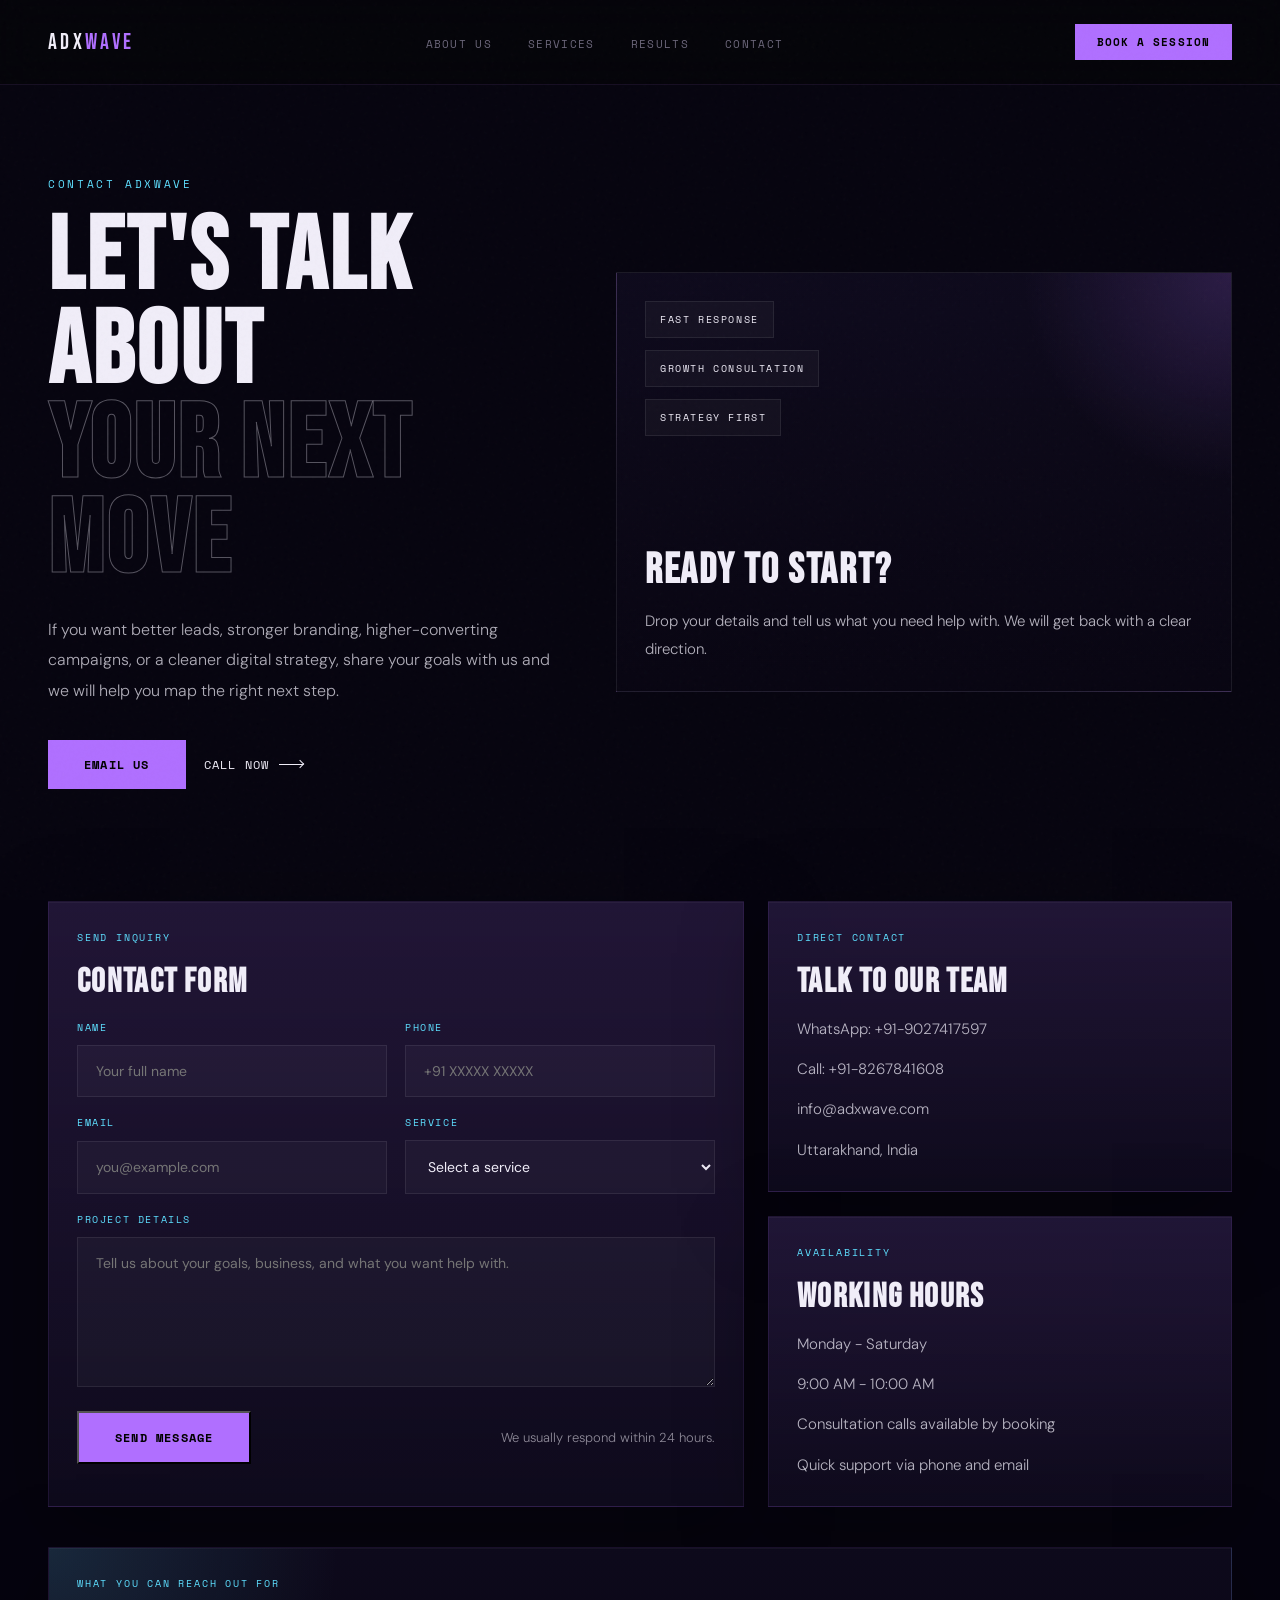
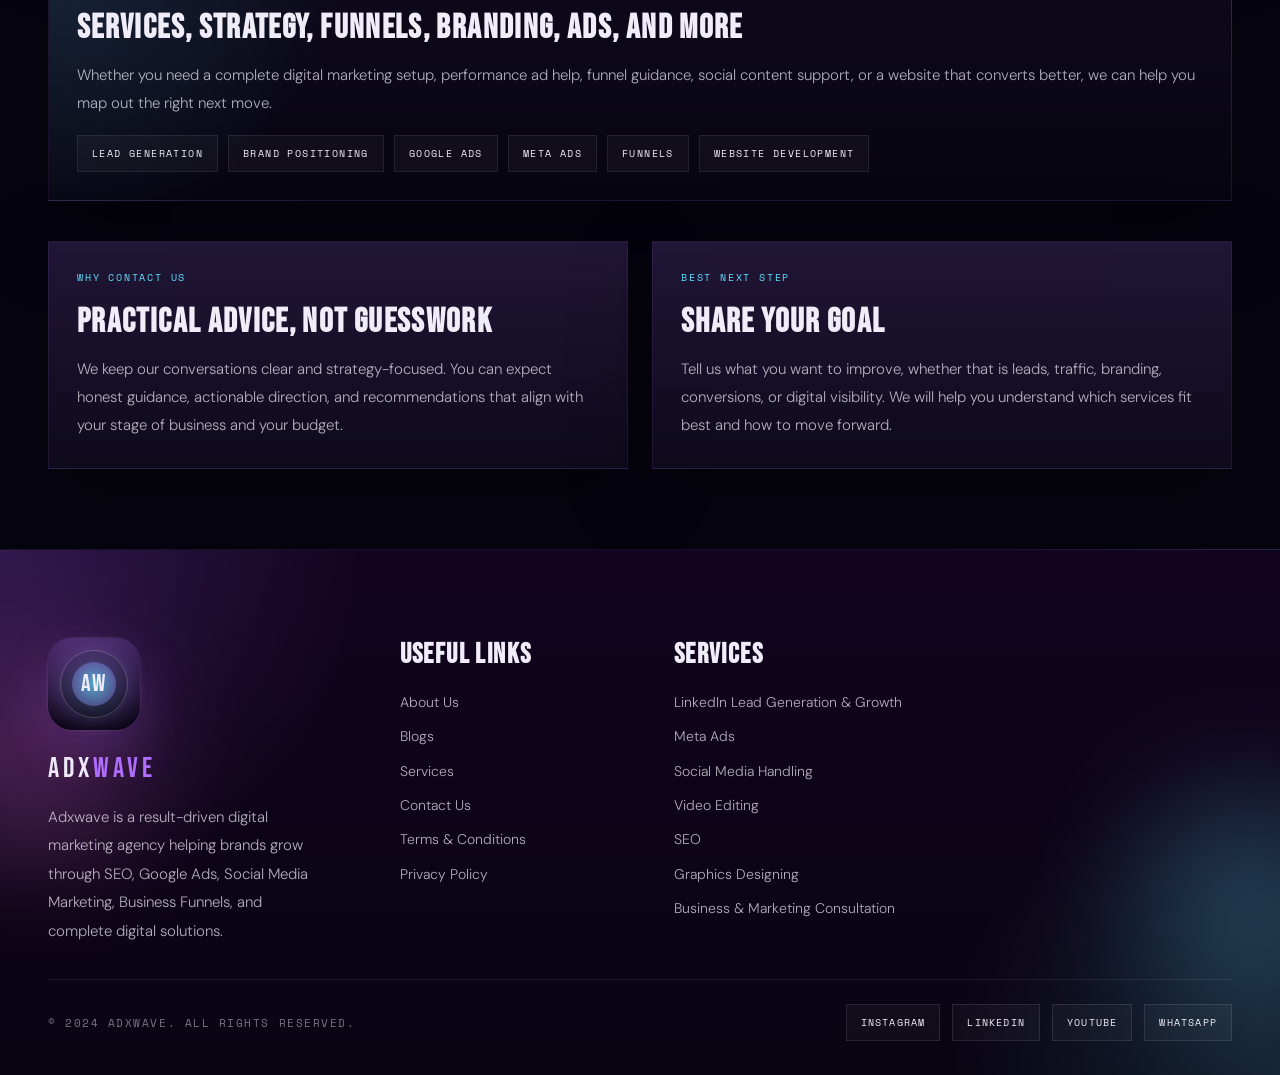
==== commit 034a0330: "Update contact form with new action and feedback messages" ====
--- a/contact.html
+++ b/contact.html
@@ -55,7 +55,25 @@
       <article class="contact-panel reveal contact-form-panel">
         <div class="card-kicker">Send Inquiry</div>
         <h2 class="card-title">Contact Form</h2>
-        <form class="contact-form" action="mailto:info@adxwave.com" method="post" enctype="text/plain">
+
+        <div class="form-feedback form-feedback-success" id="formSuccess" hidden>
+          <strong>Message sent!</strong> Your inquiry was delivered to our team. We will reply within 24 hours.
+        </div>
+        <div class="form-feedback form-feedback-error" id="formError" hidden>
+          <strong>Sorry, something went wrong.</strong> Please email us directly at
+          <a href="mailto:vrai51971@gmail.com">vrai51971@gmail.com</a> and we will get right back to you.
+        </div>
+
+        <form
+          class="contact-form"
+          id="contactForm"
+          action="https://formspree.io/f/xdaqjnkj"
+          method="POST"
+        >
+          <input type="text" name="_gotcha" tabindex="-1" autocomplete="off" style="display:none" />
+          <input type="hidden" name="_subject" value="New website inquiry — Adxwave" />
+          <input type="hidden" name="_cc" value="info@adxwave.com" />
+          <input type="hidden" name="_replyto" value="" />
           <div class="form-grid">
             <label class="form-field">
               <span>Name</span>
@@ -67,7 +85,7 @@
             </label>
             <label class="form-field">
               <span>Email</span>
-              <input type="email" name="email" placeholder="you@example.com" required />
+              <input type="email" name="email" id="formEmail" placeholder="you@example.com" required />
             </label>
             <label class="form-field">
               <span>Service</span>
@@ -79,6 +97,7 @@
                 <option>SEO</option>
                 <option>Social Media Handling</option>
                 <option>Web Development</option>
+                <option>Other</option>
               </select>
             </label>
           </div>
@@ -87,7 +106,7 @@
             <textarea name="message" rows="6" placeholder="Tell us about your goals, business, and what you want help with." required></textarea>
           </label>
           <div class="form-actions">
-            <button type="submit" class="btn-primary"><span>Send Message</span></button>
+            <button type="submit" class="btn-primary" id="formSubmitBtn"><span>Send Message</span></button>
             <p>We usually respond within 24 hours.</p>
           </div>
         </form>
